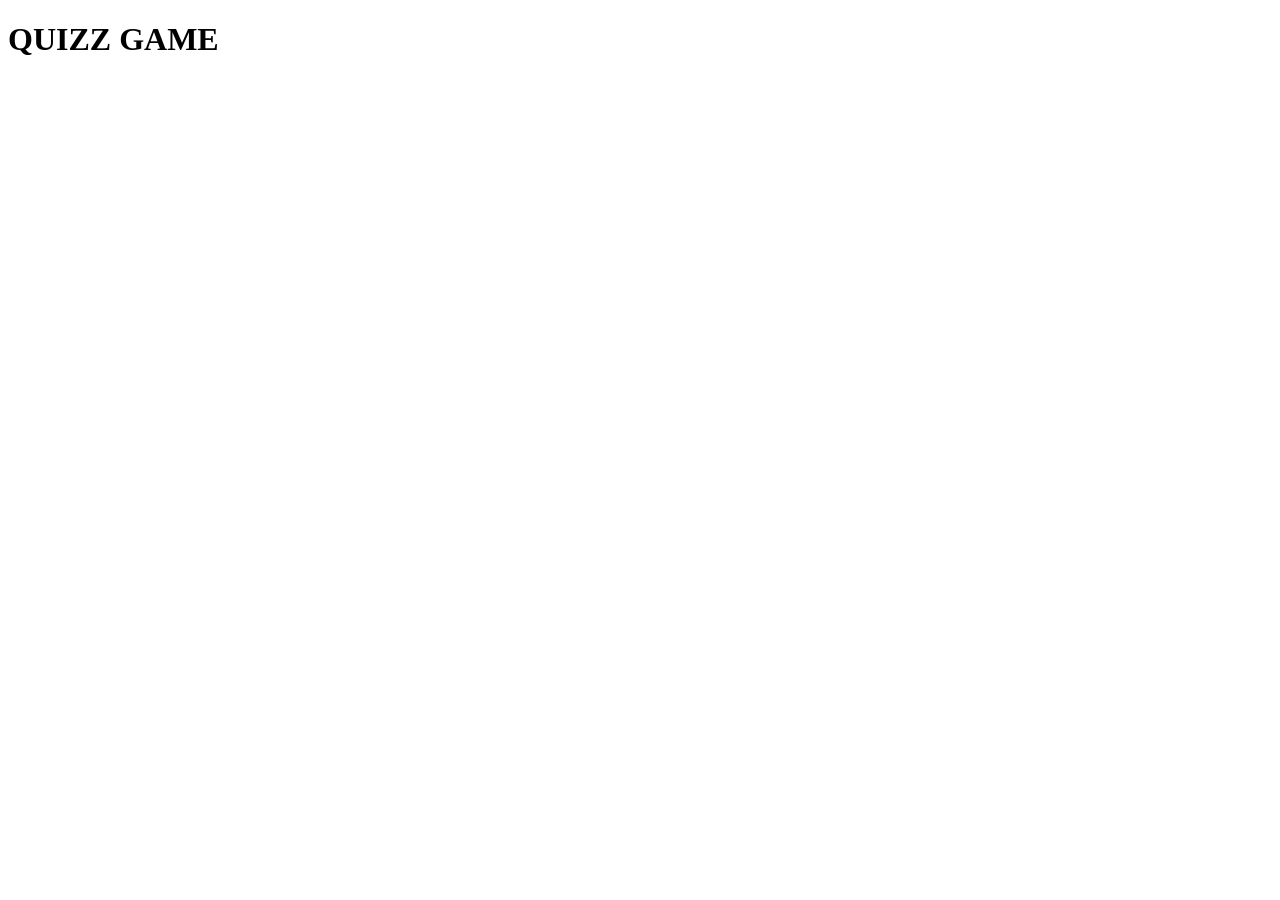
==== cretaing_form_js/index.html @ 771b8602 "div is created inside form" ====
<!DOCTYPE html>
<html lang="en">
<head>
    <meta charset="UTF-8">
    <meta name="viewport" content="width=, initial-scale=1.0">
    <title>Document</title>
</head>
<body>
    <div class="container">
        <h1>QUIZZ GAME</h1>
        <form action="", id="quizform">

        </form>
    </div>
</body>
</html>
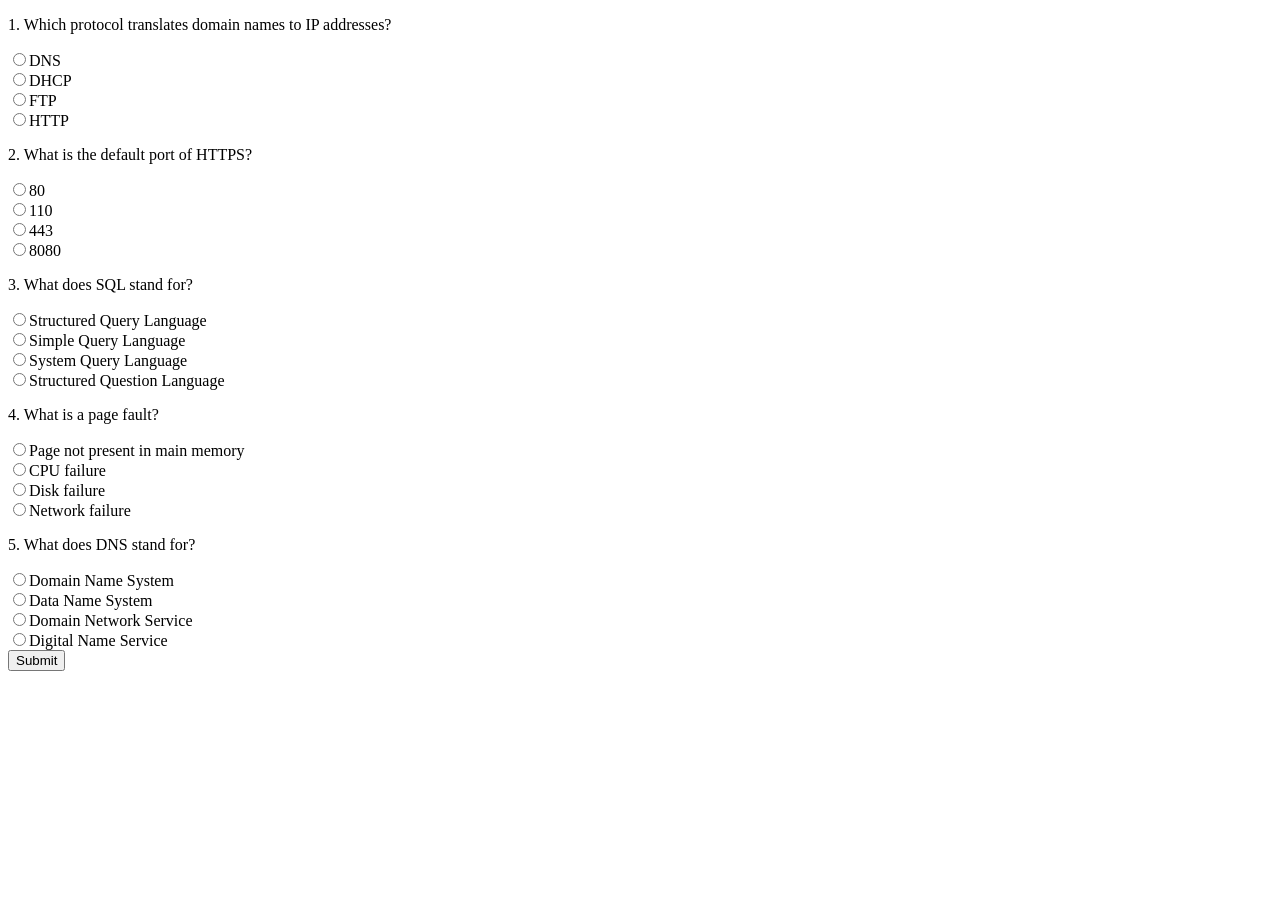
==== commit cf83cf38: "form is done" ====
--- a/cretaing_form_js/index.html
+++ b/cretaing_form_js/index.html
@@ -2,15 +2,16 @@
 <html lang="en">
 <head>
     <meta charset="UTF-8">
-    <meta name="viewport" content="width=, initial-scale=1.0">
+    <meta name="viewport" content="width=device-width, initial-scale=1.0">
     <title>Document</title>
 </head>
 <body>
     <div class="container">
-        <h1>QUIZZ GAME</h1>
-        <form action="", id="quizform">
-
+        <form action="" class="form">
+            
         </form>
     </div>
+
+    <script src="./form.js" ></script>
 </body>
 </html>
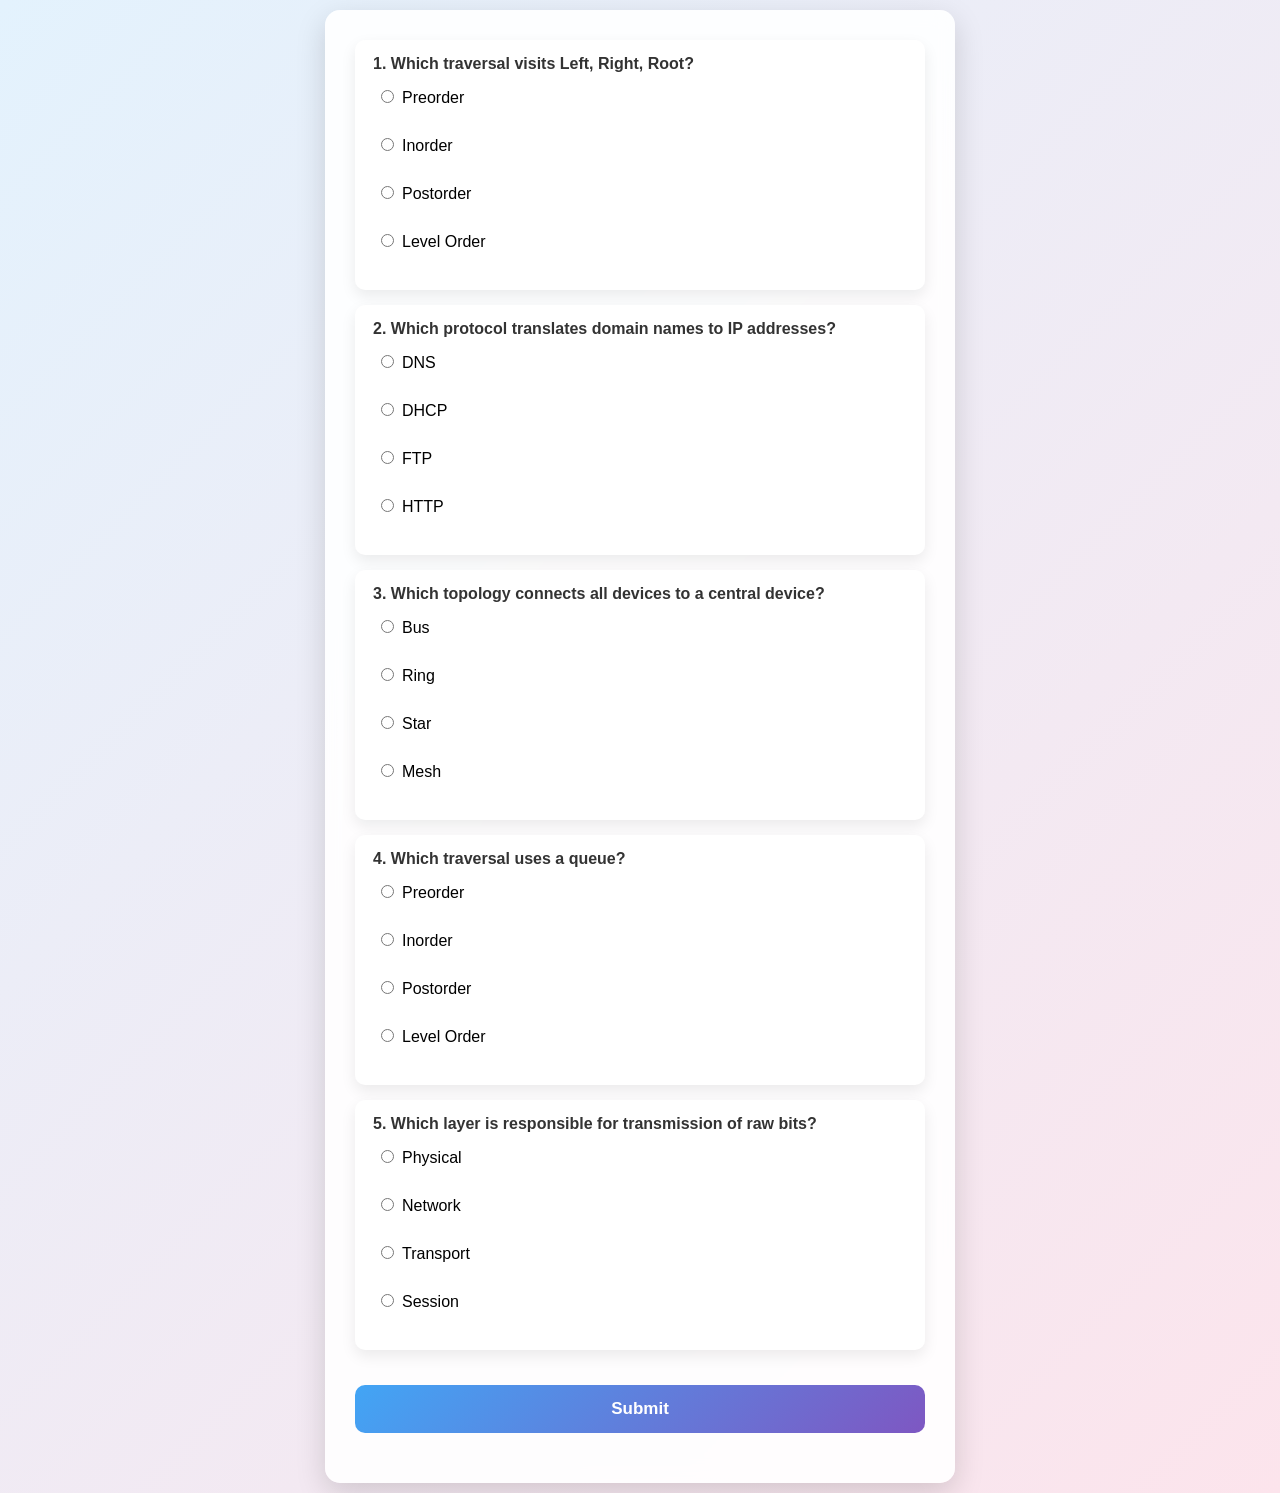
==== commit b39b02ea: "project is done !!!" ====
--- a/cretaing_form_js/index.html
+++ b/cretaing_form_js/index.html
@@ -4,6 +4,7 @@
     <meta charset="UTF-8">
     <meta name="viewport" content="width=device-width, initial-scale=1.0">
     <title>Document</title>
+    <link rel="stylesheet" href="./style.css">
 </head>
 <body>
     <div class="container">
--- a/cretaing_form_js/style.css
+++ b/cretaing_form_js/style.css
@@ -0,0 +1,105 @@
+/* Reset */
+* {
+    margin: 0;
+    padding: 0;
+    box-sizing: border-box;
+    font-family: 'Segoe UI', sans-serif;
+}
+
+/* Background */
+body {
+    min-height: 100vh;
+    background: linear-gradient(135deg, #e3f2fd, #fce4ec);
+    display: flex;
+    justify-content: center;
+    align-items: center;
+}
+
+/* Container */
+.container {
+    width: 100%;
+    max-width: 650px;
+    padding: 10px;
+}
+
+/* Form Card */
+.form {
+    background: rgba(255, 255, 255, 0.9);
+    backdrop-filter: blur(10px);
+    padding: 30px;
+    border-radius: 15px;
+    box-shadow: 0 10px 30px rgba(0,0,0,0.15);
+    transition: 0.3s;
+}
+
+/* Question Card */
+.question {
+    background: white;
+    padding: 15px 18px;
+    margin-bottom: 15px;
+    border-radius: 10px;
+    box-shadow: 0 6px 15px rgba(0,0,0,0.08);
+    transition: 0.2s;
+}
+
+/* Hover effect */
+.question:hover {
+    transform: translateY(-3px);
+    box-shadow: 0 10px 20px rgba(0,0,0,0.12);
+}
+
+/* Question text */
+.question p {
+    font-weight: 600;
+    margin-bottom: 10px;
+    color: #333;
+}
+
+/* Options */
+label {
+    display: block;
+    padding: 6px 8px;
+    border-radius: 6px;
+    cursor: pointer;
+    transition: 0.2s;
+}
+
+/* Hover on options */
+label:hover {
+    background: #f1f8ff;
+}
+
+/* Radio */
+input[type="radio"] {
+    margin-right: 8px;
+}
+
+/* Submit Button */
+.submit_button {
+    width: 100%;
+    padding: 14px;
+    margin-top: 20px;
+    background: linear-gradient(135deg, #42a5f5, #7e57c2);
+    color: white;
+    border: none;
+    border-radius: 10px;
+    font-size: 17px;
+    font-weight: 600;
+    cursor: pointer;
+    transition: 0.3s;
+}
+
+/* Button Hover */
+.submit_button:hover {
+    transform: scale(1.03);
+    box-shadow: 0 8px 20px rgba(0,0,0,0.2);
+}
+
+/* Result Text */
+#out {
+    text-align: center;
+    margin-top: 20px;
+    font-size: 18px;
+    font-weight: bold;
+    color: #333;
+}
